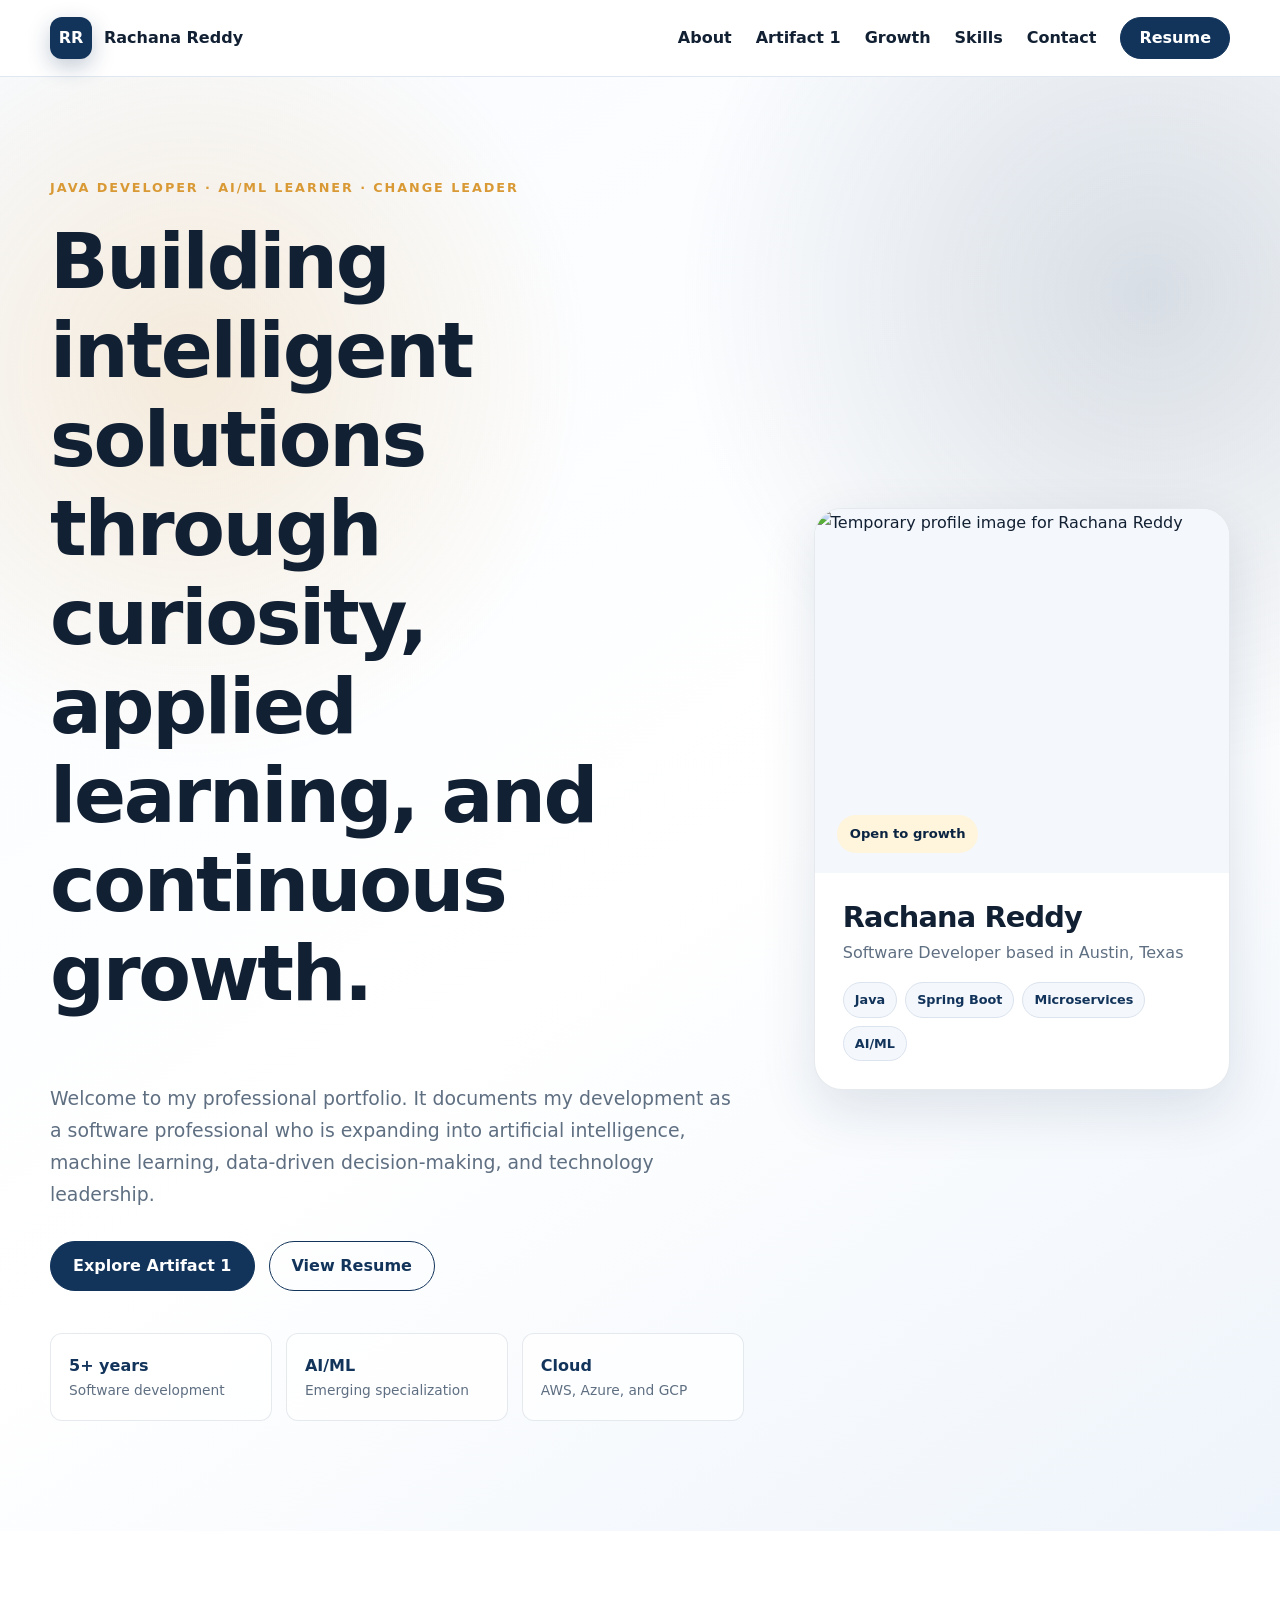
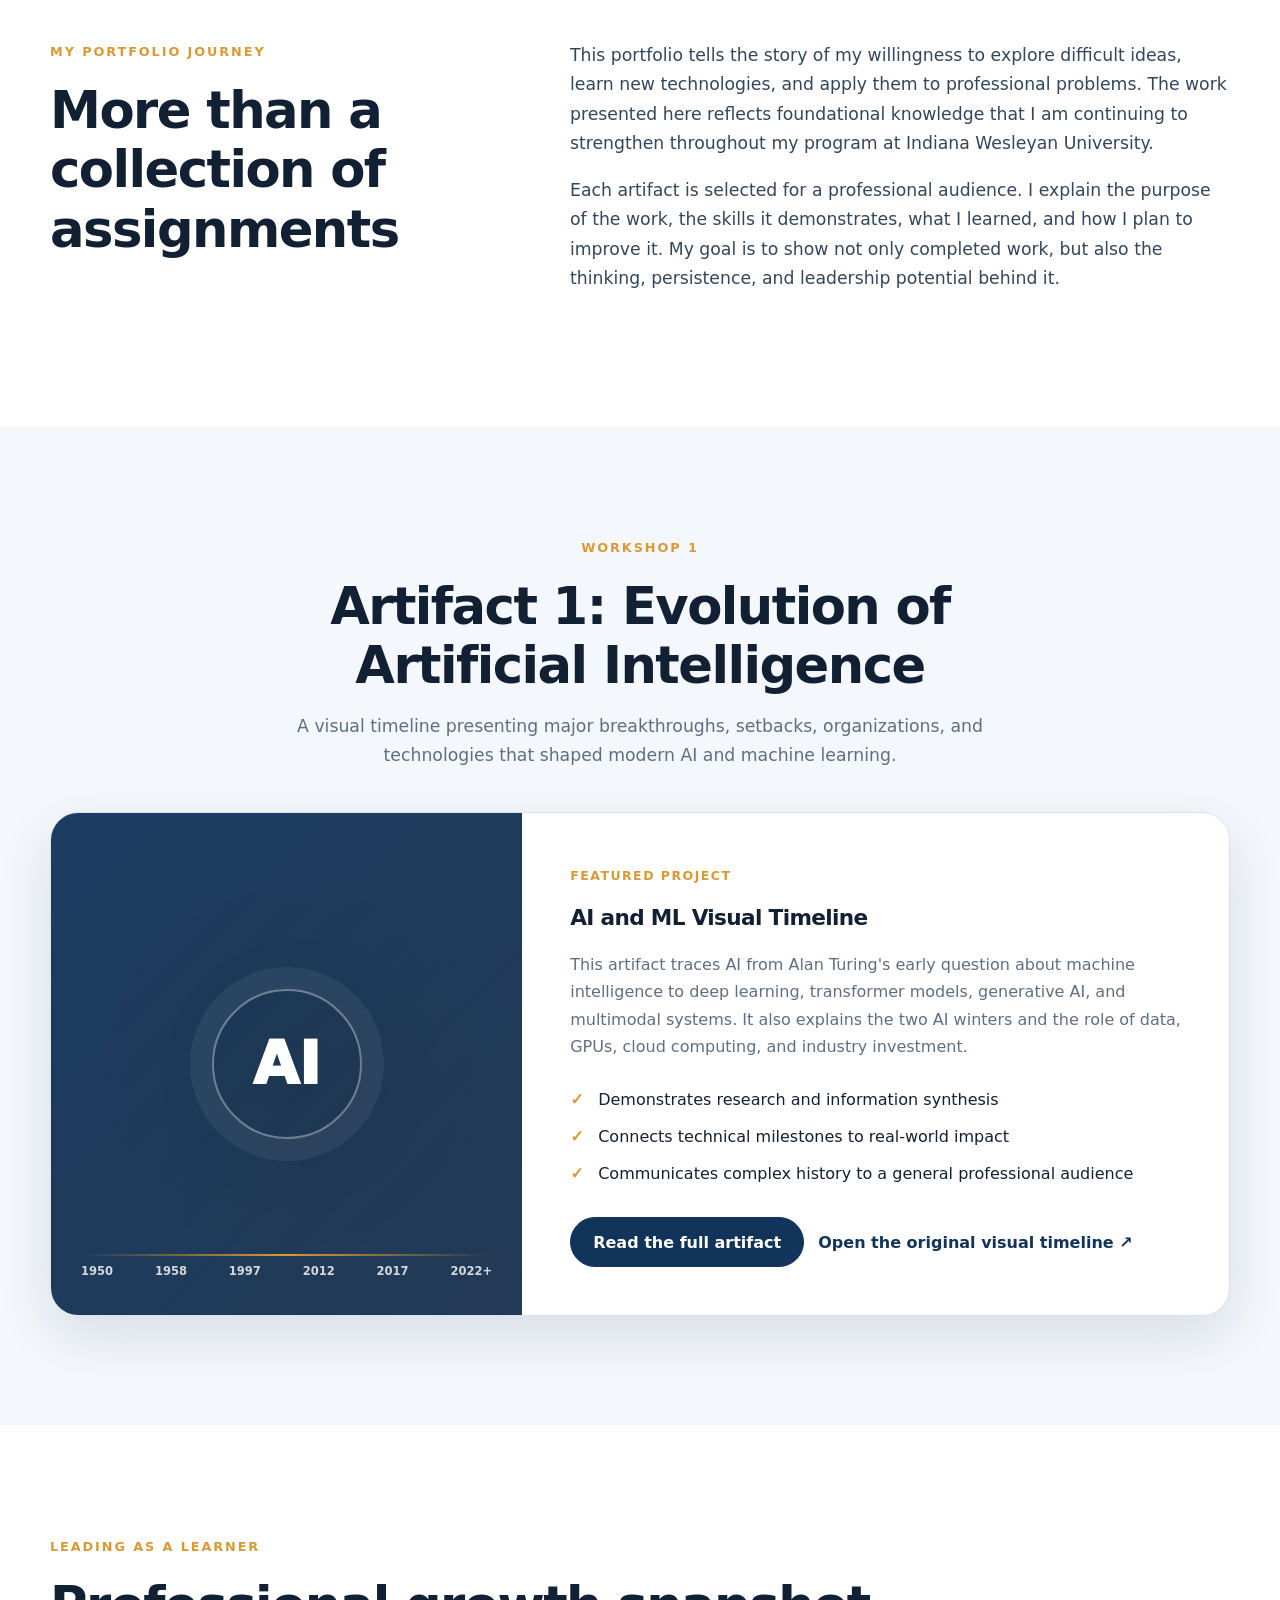
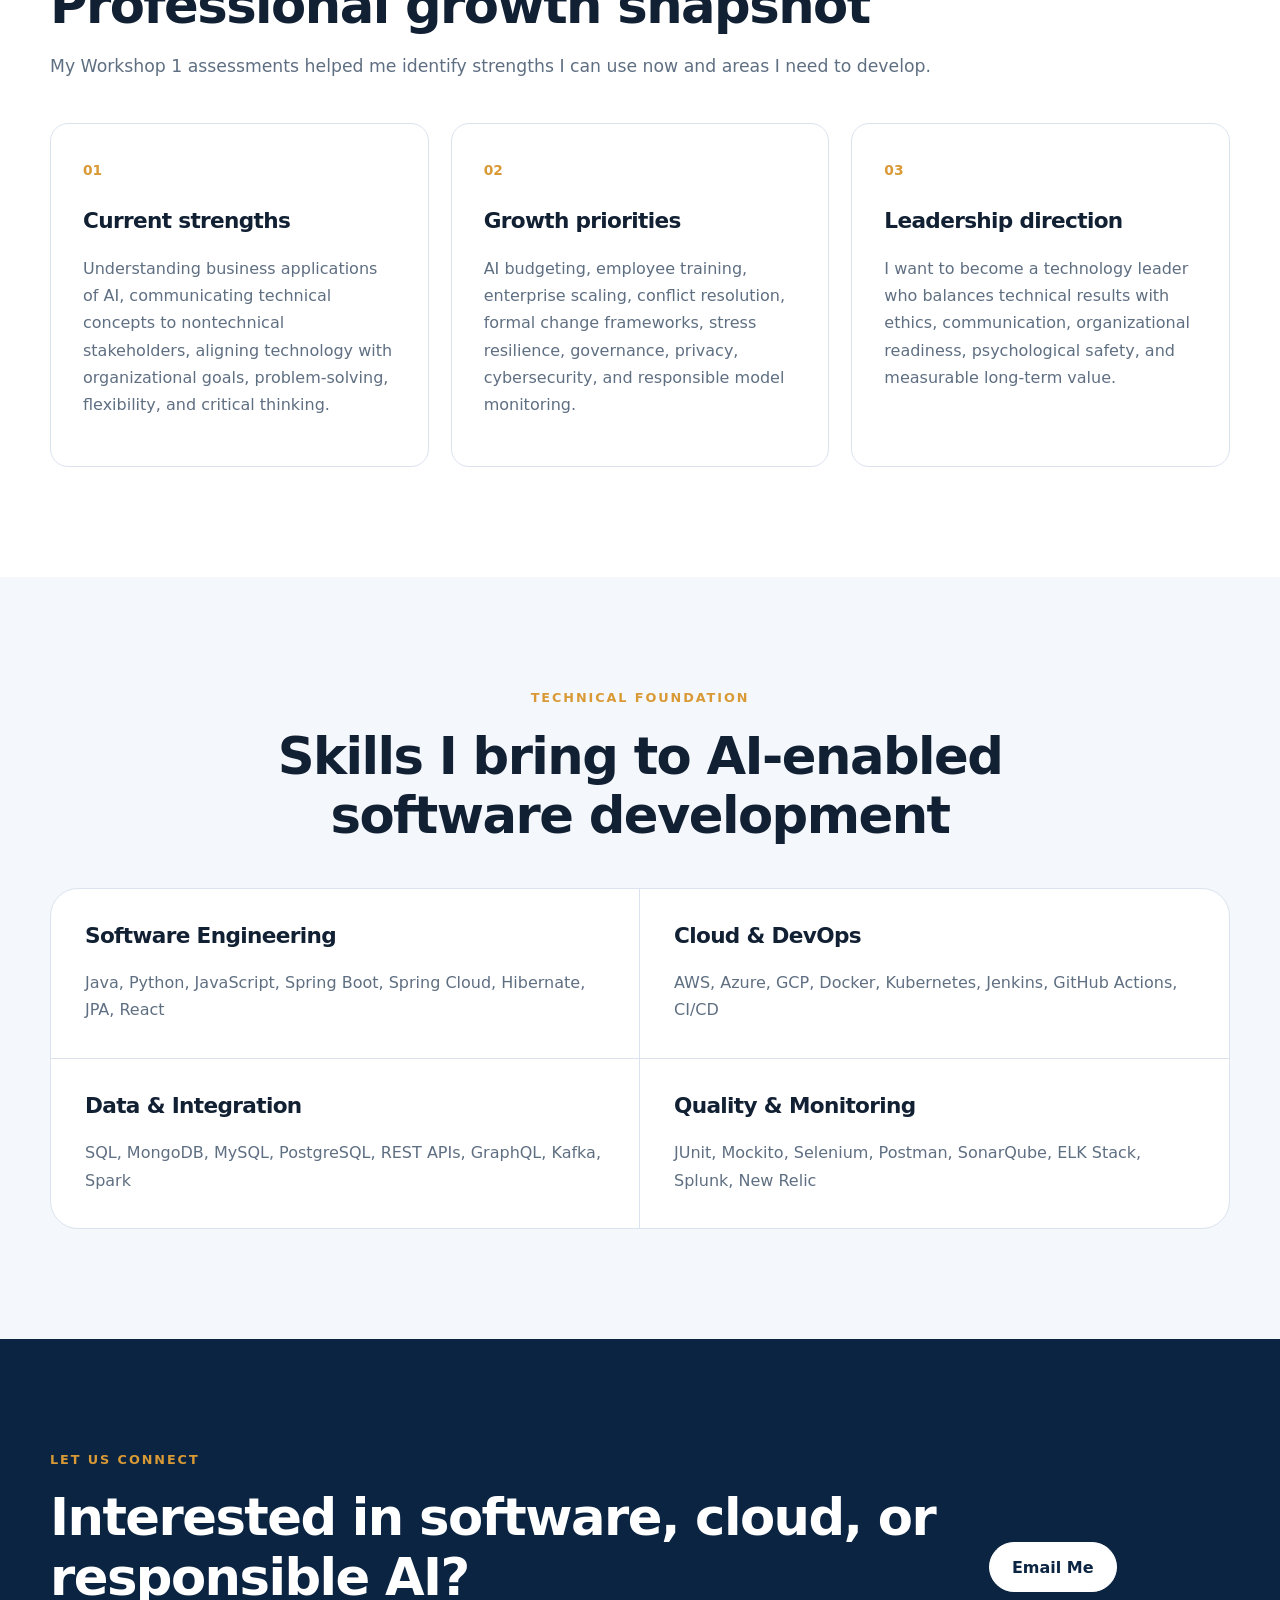
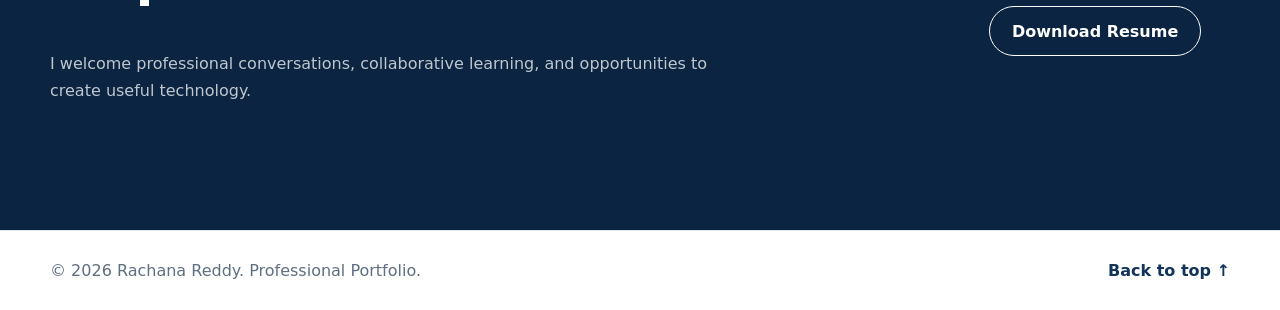
==== index.html @ 9013192b "Add files via upload" ====
<!DOCTYPE html>
<html lang="en">
<head>
  <meta charset="UTF-8">
  <meta name="viewport" content="width=device-width, initial-scale=1.0">
  <meta name="description" content="Rachana Reddy's professional portfolio featuring AI/ML learning, Java development experience, and Workshop 1 Artifact.">
  <title>Rachana Reddy | Professional Portfolio</title>
  <link rel="stylesheet" href="styles.css">
  <script defer src="script.js"></script>
</head>
<body>
  <a class="skip-link" href="#main-content">Skip to main content</a>

  <header class="site-header">
    <nav class="nav container" aria-label="Primary navigation">
      <a class="brand" href="index.html">
        <span class="brand-mark">RR</span>
        <span>Rachana Reddy</span>
      </a>

      <button class="menu-toggle" aria-expanded="false" aria-controls="primary-menu">
        <span class="sr-only">Open navigation menu</span>
        ☰
      </button>

      <div class="nav-links" id="primary-menu">
        <a href="#about">About</a>
        <a href="#artifact">Artifact 1</a>
        <a href="#growth">Growth</a>
        <a href="#skills">Skills</a>
        <a href="#contact">Contact</a>
        <a class="button button-small" href="assets/Rachana_S_Developer_Resume.pdf" target="_blank" rel="noopener">Resume</a>
      </div>
    </nav>
  </header>

  <main id="main-content">
    <section class="hero">
      <div class="container hero-grid">
        <div class="hero-copy reveal">
          <p class="eyebrow">Java Developer · AI/ML Learner · Change Leader</p>
          <h1>Building intelligent solutions through curiosity, applied learning, and continuous growth.</h1>
          <p class="hero-text">
            Welcome to my professional portfolio. It documents my development as a software professional
            who is expanding into artificial intelligence, machine learning, data-driven decision-making,
            and technology leadership.
          </p>
          <div class="hero-actions">
            <a class="button" href="artifact-1.html">Explore Artifact 1</a>
            <a class="button button-secondary" href="assets/Rachana_S_Developer_Resume.pdf" target="_blank" rel="noopener">View Resume</a>
          </div>
          <div class="hero-stats" aria-label="Professional summary">
            <div><strong>5+ years</strong><span>Software development</span></div>
            <div><strong>AI/ML</strong><span>Emerging specialization</span></div>
            <div><strong>Cloud</strong><span>AWS, Azure, and GCP</span></div>
          </div>
        </div>

        <div class="profile-card reveal">
          <div class="profile-image-wrap">
            <img src="assets/Profile_pic.png" alt="Temporary profile image for Rachana Reddy">
            <span class="status-badge">Open to growth</span>
          </div>
          <div class="profile-card-body">
            <h2>Rachana Reddy</h2>
            <p>Software Developer based in Austin, Texas</p>
            <div class="profile-tags">
              <span>Java</span><span>Spring Boot</span><span>Microservices</span><span>AI/ML</span>
            </div>
          </div>
        </div>
      </div>
    </section>

    <section class="section" id="about">
      <div class="container two-column">
        <div class="section-heading reveal">
          <p class="eyebrow">My portfolio journey</p>
          <h2>More than a collection of assignments</h2>
        </div>
        <div class="prose reveal">
          <p>
            This portfolio tells the story of my willingness to explore difficult ideas, learn new
            technologies, and apply them to professional problems. The work presented here reflects
            foundational knowledge that I am continuing to strengthen throughout my program at
            Indiana Wesleyan University.
          </p>
          <p>
            Each artifact is selected for a professional audience. I explain the purpose of the work,
            the skills it demonstrates, what I learned, and how I plan to improve it. My goal is to show
            not only completed work, but also the thinking, persistence, and leadership potential behind it.
          </p>
        </div>
      </div>
    </section>

    <section class="section section-alt" id="artifact">
      <div class="container">
        <div class="section-heading centered reveal">
          <p class="eyebrow">Workshop 1</p>
          <h2>Artifact 1: Evolution of Artificial Intelligence</h2>
          <p>
            A visual timeline presenting major breakthroughs, setbacks, organizations, and technologies
            that shaped modern AI and machine learning.
          </p>
        </div>

        <article class="featured-artifact reveal">
          <div class="artifact-visual" aria-hidden="true">
            <div class="mini-timeline">
              <span>1950</span><span>1958</span><span>1997</span><span>2012</span><span>2017</span><span>2022+</span>
            </div>
            <div class="artifact-icon">AI</div>
          </div>
          <div class="artifact-content">
            <span class="artifact-label">Featured project</span>
            <h3>AI and ML Visual Timeline</h3>
            <p>
              This artifact traces AI from Alan Turing's early question about machine intelligence to
              deep learning, transformer models, generative AI, and multimodal systems. It also explains
              the two AI winters and the role of data, GPUs, cloud computing, and industry investment.
            </p>
            <ul class="check-list">
              <li>Demonstrates research and information synthesis</li>
              <li>Connects technical milestones to real-world impact</li>
              <li>Communicates complex history to a general professional audience</li>
            </ul>
            <div class="artifact-actions">
              <a class="button" href="artifact-1.html">Read the full artifact</a>
              <a class="text-link" href="https://canva.link/b8rzh4ii8e0j9jr" target="_blank" rel="noopener">Open the original visual timeline ↗</a>
            </div>
          </div>
        </article>
      </div>
    </section>

    <section class="section" id="growth">
      <div class="container">
        <div class="section-heading reveal">
          <p class="eyebrow">Leading as a learner</p>
          <h2>Professional growth snapshot</h2>
          <p>My Workshop 1 assessments helped me identify strengths I can use now and areas I need to develop.</p>
        </div>

        <div class="card-grid">
          <article class="info-card reveal">
            <span class="card-number">01</span>
            <h3>Current strengths</h3>
            <p>
              Understanding business applications of AI, communicating technical concepts to
              nontechnical stakeholders, aligning technology with organizational goals, problem-solving,
              flexibility, and critical thinking.
            </p>
          </article>
          <article class="info-card reveal">
            <span class="card-number">02</span>
            <h3>Growth priorities</h3>
            <p>
              AI budgeting, employee training, enterprise scaling, conflict resolution, formal change
              frameworks, stress resilience, governance, privacy, cybersecurity, and responsible model monitoring.
            </p>
          </article>
          <article class="info-card reveal">
            <span class="card-number">03</span>
            <h3>Leadership direction</h3>
            <p>
              I want to become a technology leader who balances technical results with ethics,
              communication, organizational readiness, psychological safety, and measurable long-term value.
            </p>
          </article>
        </div>
      </div>
    </section>

    <section class="section section-alt" id="skills">
      <div class="container">
        <div class="section-heading centered reveal">
          <p class="eyebrow">Technical foundation</p>
          <h2>Skills I bring to AI-enabled software development</h2>
        </div>
        <div class="skills-grid reveal">
          <div class="skill-group">
            <h3>Software Engineering</h3>
            <p>Java, Python, JavaScript, Spring Boot, Spring Cloud, Hibernate, JPA, React</p>
          </div>
          <div class="skill-group">
            <h3>Cloud & DevOps</h3>
            <p>AWS, Azure, GCP, Docker, Kubernetes, Jenkins, GitHub Actions, CI/CD</p>
          </div>
          <div class="skill-group">
            <h3>Data & Integration</h3>
            <p>SQL, MongoDB, MySQL, PostgreSQL, REST APIs, GraphQL, Kafka, Spark</p>
          </div>
          <div class="skill-group">
            <h3>Quality & Monitoring</h3>
            <p>JUnit, Mockito, Selenium, Postman, SonarQube, ELK Stack, Splunk, New Relic</p>
          </div>
        </div>
      </div>
    </section>

    <section class="section contact-section" id="contact">
      <div class="container contact-card reveal">
        <div>
          <p class="eyebrow">Let us connect</p>
          <h2>Interested in software, cloud, or responsible AI?</h2>
          <p>I welcome professional conversations, collaborative learning, and opportunities to create useful technology.</p>
        </div>
        <div class="contact-actions">
          <a class="button" href="mailto:rachanareddy1830@gmail.com">Email Me</a>
          <a class="button button-secondary" href="assets/Rachana_S_Developer_Resume.pdf" target="_blank" rel="noopener">Download Resume</a>
        </div>
      </div>
    </section>
  </main>

  <footer class="site-footer">
    <div class="container footer-row">
      <p>© <span id="year"></span> Rachana Reddy. Professional Portfolio.</p>
      <a href="#main-content">Back to top ↑</a>
    </div>
  </footer>
</body>
</html>
---- styles.css ----
:root {
  --ink: #122033;
  --muted: #5f6f82;
  --surface: #ffffff;
  --surface-alt: #f4f7fb;
  --line: #dbe3ee;
  --primary: #12345b;
  --primary-dark: #0a2442;
  --accent: #d99a36;
  --accent-soft: #fff4dc;
  --shadow: 0 20px 55px rgba(18, 52, 91, 0.12);
  --radius-lg: 28px;
  --radius-md: 18px;
  --radius-sm: 12px;
  --max-width: 1180px;
}

* {
  box-sizing: border-box;
}

html {
  scroll-behavior: smooth;
}

body {
  margin: 0;
  color: var(--ink);
  background: var(--surface);
  font-family: Inter, ui-sans-serif, system-ui, -apple-system, BlinkMacSystemFont, "Segoe UI", sans-serif;
  line-height: 1.7;
}

img {
  display: block;
  max-width: 100%;
}

a {
  color: var(--primary);
}

h1,
h2,
h3 {
  margin-top: 0;
  line-height: 1.16;
  letter-spacing: -0.03em;
}

h1 {
  font-size: clamp(2.6rem, 6vw, 5.4rem);
}

h2 {
  font-size: clamp(2rem, 4vw, 3.35rem);
}

h3 {
  font-size: 1.35rem;
}

p {
  margin-top: 0;
}

.container {
  width: min(calc(100% - 40px), var(--max-width));
  margin-inline: auto;
}

.narrow {
  width: min(calc(100% - 40px), 850px);
}

.section {
  padding: 110px 0;
}

.section-alt {
  background: var(--surface-alt);
}

.centered {
  text-align: center;
  max-width: 760px;
  margin-inline: auto;
}

.sr-only {
  position: absolute;
  width: 1px;
  height: 1px;
  padding: 0;
  margin: -1px;
  overflow: hidden;
  clip: rect(0, 0, 0, 0);
  white-space: nowrap;
  border: 0;
}

.skip-link {
  position: fixed;
  left: 20px;
  top: -80px;
  z-index: 1000;
  padding: 10px 16px;
  color: #fff;
  background: var(--primary);
  border-radius: 8px;
}

.skip-link:focus {
  top: 20px;
}

.site-header {
  position: sticky;
  top: 0;
  z-index: 100;
  border-bottom: 1px solid rgba(219, 227, 238, 0.85);
  background: rgba(255, 255, 255, 0.92);
  backdrop-filter: blur(16px);
}

.nav {
  min-height: 76px;
  display: flex;
  align-items: center;
  justify-content: space-between;
  gap: 24px;
}

.brand {
  display: inline-flex;
  align-items: center;
  gap: 12px;
  color: var(--ink);
  font-weight: 800;
  text-decoration: none;
}

.brand-mark {
  width: 42px;
  height: 42px;
  display: grid;
  place-items: center;
  border-radius: 12px;
  color: #fff;
  background: var(--primary);
  box-shadow: 0 8px 22px rgba(18, 52, 91, 0.25);
}

.nav-links {
  display: flex;
  align-items: center;
  gap: 24px;
}

.nav-links > a:not(.button) {
  color: var(--ink);
  font-weight: 650;
  text-decoration: none;
}

.nav-links > a:not(.button):hover,
.nav-links > a:not(.button):focus-visible {
  color: var(--accent);
}

.menu-toggle {
  display: none;
  border: 0;
  background: transparent;
  font-size: 1.8rem;
  cursor: pointer;
}

.button {
  display: inline-flex;
  align-items: center;
  justify-content: center;
  min-height: 50px;
  padding: 0 22px;
  border: 1px solid var(--primary);
  border-radius: 999px;
  color: #fff;
  background: var(--primary);
  font-weight: 800;
  text-decoration: none;
  transition: transform 180ms ease, box-shadow 180ms ease, background 180ms ease;
}

.button:hover,
.button:focus-visible {
  transform: translateY(-2px);
  background: var(--primary-dark);
  box-shadow: 0 12px 26px rgba(18, 52, 91, 0.22);
}

.button-secondary {
  color: var(--primary);
  background: transparent;
}

.button-secondary:hover,
.button-secondary:focus-visible {
  color: #fff;
}

.button-small {
  min-height: 42px;
  padding-inline: 18px;
}

.hero {
  overflow: hidden;
  padding: 100px 0 110px;
  background:
    radial-gradient(circle at 15% 20%, rgba(217, 154, 54, 0.18), transparent 25%),
    radial-gradient(circle at 90% 15%, rgba(18, 52, 91, 0.16), transparent 28%),
    linear-gradient(145deg, #f8fbff 0%, #ffffff 55%, #eef4fb 100%);
}

.hero-grid {
  display: grid;
  grid-template-columns: minmax(0, 1.25fr) minmax(320px, 0.75fr);
  gap: 70px;
  align-items: center;
}

.eyebrow {
  margin-bottom: 18px;
  color: var(--accent);
  font-size: 0.8rem;
  font-weight: 900;
  letter-spacing: 0.15em;
  text-transform: uppercase;
}

.hero-text,
.artifact-intro {
  max-width: 760px;
  color: var(--muted);
  font-size: 1.18rem;
}

.hero-actions,
.artifact-actions,
.contact-actions {
  display: flex;
  flex-wrap: wrap;
  gap: 14px;
  margin-top: 30px;
}

.hero-stats {
  display: grid;
  grid-template-columns: repeat(3, 1fr);
  gap: 14px;
  margin-top: 42px;
}

.hero-stats div {
  padding: 18px;
  border: 1px solid rgba(18, 52, 91, 0.1);
  border-radius: var(--radius-sm);
  background: rgba(255, 255, 255, 0.72);
}

.hero-stats strong,
.hero-stats span {
  display: block;
}

.hero-stats strong {
  color: var(--primary);
}

.hero-stats span {
  color: var(--muted);
  font-size: 0.86rem;
}

.profile-card {
  overflow: hidden;
  border: 1px solid rgba(18, 52, 91, 0.1);
  border-radius: var(--radius-lg);
  background: #fff;
  box-shadow: var(--shadow);
}

.profile-image-wrap {
  position: relative;
  aspect-ratio: 1 / 0.88;
  overflow: hidden;
  background: var(--surface-alt);
}

.profile-image-wrap img {
  width: 100%;
  height: 100%;
  object-fit: cover;
}

.status-badge {
  position: absolute;
  left: 22px;
  bottom: 20px;
  padding: 8px 13px;
  border-radius: 999px;
  color: var(--primary-dark);
  background: var(--accent-soft);
  font-size: 0.82rem;
  font-weight: 800;
}

.profile-card-body {
  padding: 28px;
}

.profile-card-body h2 {
  margin-bottom: 4px;
  font-size: 1.8rem;
}

.profile-card-body p {
  color: var(--muted);
}

.profile-tags {
  display: flex;
  flex-wrap: wrap;
  gap: 8px;
}

.profile-tags span,
.artifact-meta span {
  padding: 6px 11px;
  border: 1px solid var(--line);
  border-radius: 999px;
  color: var(--primary);
  background: var(--surface-alt);
  font-size: 0.8rem;
  font-weight: 750;
}

.two-column {
  display: grid;
  grid-template-columns: 0.8fr 1.2fr;
  gap: 80px;
}

.section-heading {
  margin-bottom: 42px;
}

.section-heading h2 {
  margin-bottom: 16px;
}

.section-heading > p:last-child {
  color: var(--muted);
  font-size: 1.08rem;
}

.prose {
  color: #33465c;
  font-size: 1.08rem;
}

.prose p:last-child {
  margin-bottom: 0;
}

.featured-artifact {
  display: grid;
  grid-template-columns: 0.8fr 1.2fr;
  overflow: hidden;
  border: 1px solid var(--line);
  border-radius: var(--radius-lg);
  background: #fff;
  box-shadow: var(--shadow);
}

.artifact-visual {
  min-height: 430px;
  display: grid;
  place-items: center;
  position: relative;
  background:
    linear-gradient(135deg, rgba(18, 52, 91, 0.96), rgba(10, 36, 66, 0.9)),
    radial-gradient(circle at center, rgba(217, 154, 54, 0.6), transparent 60%);
}

.artifact-icon {
  width: 150px;
  height: 150px;
  display: grid;
  place-items: center;
  border: 2px solid rgba(255, 255, 255, 0.36);
  border-radius: 50%;
  color: #fff;
  font-size: 3.7rem;
  font-weight: 950;
  box-shadow: 0 0 0 22px rgba(255, 255, 255, 0.06);
}

.mini-timeline {
  position: absolute;
  left: 30px;
  right: 30px;
  bottom: 34px;
  display: flex;
  justify-content: space-between;
  color: rgba(255, 255, 255, 0.8);
  font-size: 0.72rem;
  font-weight: 750;
}

.mini-timeline::before {
  content: "";
  position: absolute;
  top: -8px;
  left: 0;
  right: 0;
  height: 2px;
  background: linear-gradient(90deg, transparent, var(--accent), transparent);
}

.artifact-content {
  padding: 48px;
}

.artifact-label {
  display: inline-block;
  margin-bottom: 18px;
  color: var(--accent);
  font-size: 0.78rem;
  font-weight: 900;
  letter-spacing: 0.12em;
  text-transform: uppercase;
}

.artifact-content p {
  color: var(--muted);
}

.check-list {
  padding: 0;
  margin: 26px 0 0;
  list-style: none;
}

.check-list li {
  position: relative;
  margin-bottom: 10px;
  padding-left: 28px;
}

.check-list li::before {
  content: "✓";
  position: absolute;
  left: 0;
  color: var(--accent);
  font-weight: 950;
}

.text-link {
  align-self: center;
  font-weight: 800;
  text-decoration: none;
}

.card-grid {
  display: grid;
  grid-template-columns: repeat(3, 1fr);
  gap: 22px;
}

.info-card {
  padding: 32px;
  border: 1px solid var(--line);
  border-radius: var(--radius-md);
  background: #fff;
}

.card-number {
  display: inline-block;
  margin-bottom: 26px;
  color: var(--accent);
  font-size: 0.86rem;
  font-weight: 900;
}

.info-card p {
  color: var(--muted);
}

.skills-grid {
  display: grid;
  grid-template-columns: repeat(2, 1fr);
  overflow: hidden;
  border: 1px solid var(--line);
  border-radius: var(--radius-lg);
  background: #fff;
}

.skill-group {
  padding: 34px;
  border-bottom: 1px solid var(--line);
}

.skill-group:nth-child(odd) {
  border-right: 1px solid var(--line);
}

.skill-group:nth-child(n+3) {
  border-bottom: 0;
}

.skill-group p {
  margin-bottom: 0;
  color: var(--muted);
}

.contact-section {
  background: var(--primary-dark);
}

.contact-card {
  display: flex;
  align-items: center;
  justify-content: space-between;
  gap: 40px;
  color: #fff;
}

.contact-card p:not(.eyebrow) {
  max-width: 700px;
  color: rgba(255, 255, 255, 0.74);
}

.contact-card .button {
  border-color: #fff;
  color: var(--primary-dark);
  background: #fff;
}

.contact-card .button-secondary {
  color: #fff;
  background: transparent;
}

.site-footer {
  padding: 26px 0;
  border-top: 1px solid var(--line);
  background: #fff;
}

.footer-row {
  display: flex;
  align-items: center;
  justify-content: space-between;
  gap: 20px;
}

.footer-row p {
  margin: 0;
  color: var(--muted);
}

.footer-row a {
  font-weight: 800;
  text-decoration: none;
}

/* Artifact page */
.artifact-hero {
  padding: 105px 0;
  color: #fff;
  background:
    radial-gradient(circle at 78% 18%, rgba(217, 154, 54, 0.3), transparent 28%),
    linear-gradient(145deg, #0a2442, #12345b 62%, #1c4a7d);
}

.artifact-hero h1 {
  max-width: 1000px;
  margin-bottom: 24px;
}

.artifact-hero .artifact-intro {
  color: rgba(255, 255, 255, 0.76);
}

.artifact-hero .button {
  border-color: #fff;
  color: var(--primary);
  background: #fff;
}

.artifact-hero .button-secondary {
  color: #fff;
  background: transparent;
}

.back-link {
  display: inline-block;
  margin-bottom: 38px;
  color: rgba(255, 255, 255, 0.8);
  font-weight: 800;
  text-decoration: none;
}

.artifact-meta {
  display: flex;
  flex-wrap: wrap;
  gap: 10px;
  margin-top: 28px;
}

.artifact-meta span {
  color: #fff;
  border-color: rgba(255, 255, 255, 0.28);
  background: rgba(255, 255, 255, 0.08);
}

.audience-grid {
  display: grid;
  grid-template-columns: repeat(2, 1fr);
  gap: 20px;
  margin-top: 46px;
}

.audience-grid article {
  padding: 30px;
  border-left: 5px solid var(--accent);
  border-radius: 0 var(--radius-md) var(--radius-md) 0;
  background: var(--surface-alt);
}

.audience-grid p {
  margin-bottom: 0;
  color: var(--muted);
}

.timeline {
  position: relative;
  max-width: 980px;
  margin: 0 auto;
}

.timeline::before {
  content: "";
  position: absolute;
  left: 155px;
  top: 0;
  bottom: 0;
  width: 2px;
  background: linear-gradient(var(--accent), var(--primary));
}

.timeline-item {
  display: grid;
  grid-template-columns: 130px 1fr;
  gap: 50px;
  margin-bottom: 24px;
}

.timeline-year {
  position: relative;
  padding-top: 24px;
  color: var(--primary);
  font-weight: 950;
  text-align: right;
}

.timeline-year::after {
  content: "";
  position: absolute;
  right: -33px;
  top: 31px;
  width: 14px;
  height: 14px;
  border: 4px solid var(--surface-alt);
  border-radius: 50%;
  background: var(--accent);
  box-shadow: 0 0 0 2px var(--accent);
}

.timeline-card {
  padding: 26px 30px;
  border: 1px solid var(--line);
  border-radius: var(--radius-md);
  background: #fff;
  box-shadow: 0 10px 28px rgba(18, 52, 91, 0.07);
}

.timeline-card p {
  margin-bottom: 0;
  color: var(--muted);
}

.reflection-block {
  margin-bottom: 24px;
  padding: 32px;
  border: 1px solid var(--line);
  border-radius: var(--radius-md);
  background: #fff;
  box-shadow: 0 10px 28px rgba(18, 52, 91, 0.05);
}

.reflection-block p {
  margin-bottom: 0;
  color: #33465c;
}

.references {
  padding: 34px;
  border: 1px solid var(--line);
  border-radius: var(--radius-md);
  background: #fff;
}

.references p {
  padding-left: 2em;
  text-indent: -2em;
  word-break: break-word;
}

.references p:last-child {
  margin-bottom: 0;
}

.centered-action {
  margin-top: 28px;
  text-align: center;
}

.reveal {
  opacity: 0;
  transform: translateY(18px);
  transition: opacity 620ms ease, transform 620ms ease;
}

.reveal.visible {
  opacity: 1;
  transform: translateY(0);
}

@media (prefers-reduced-motion: reduce) {
  html {
    scroll-behavior: auto;
  }

  .reveal {
    opacity: 1;
    transform: none;
    transition: none;
  }

  .button {
    transition: none;
  }
}

@media (max-width: 900px) {
  .menu-toggle {
    display: block;
  }

  .nav-links {
    position: absolute;
    top: 76px;
    left: 20px;
    right: 20px;
    display: none;
    flex-direction: column;
    align-items: stretch;
    padding: 20px;
    border: 1px solid var(--line);
    border-radius: var(--radius-md);
    background: #fff;
    box-shadow: var(--shadow);
  }

  .nav-links.open {
    display: flex;
  }

  .hero-grid,
  .two-column,
  .featured-artifact {
    grid-template-columns: 1fr;
  }

  .hero-grid,
  .two-column {
    gap: 44px;
  }

  .profile-card {
    max-width: 520px;
  }

  .card-grid {
    grid-template-columns: 1fr;
  }

  .contact-card {
    align-items: flex-start;
    flex-direction: column;
  }
}

@media (max-width: 680px) {
  .section {
    padding: 80px 0;
  }

  .hero,
  .artifact-hero {
    padding: 72px 0 80px;
  }

  .hero-stats,
  .skills-grid,
  .audience-grid {
    grid-template-columns: 1fr;
  }

  .skill-group,
  .skill-group:nth-child(odd),
  .skill-group:nth-child(n+3) {
    border-right: 0;
    border-bottom: 1px solid var(--line);
  }

  .skill-group:last-child {
    border-bottom: 0;
  }

  .artifact-content {
    padding: 32px 24px;
  }

  .artifact-visual {
    min-height: 320px;
  }

  .timeline::before {
    left: 9px;
  }

  .timeline-item {
    grid-template-columns: 1fr;
    gap: 8px;
    padding-left: 34px;
  }

  .timeline-year {
    padding-top: 0;
    text-align: left;
  }

  .timeline-year::after {
    left: -31px;
    right: auto;
    top: 7px;
  }

  .footer-row {
    align-items: flex-start;
    flex-direction: column;
  }
}
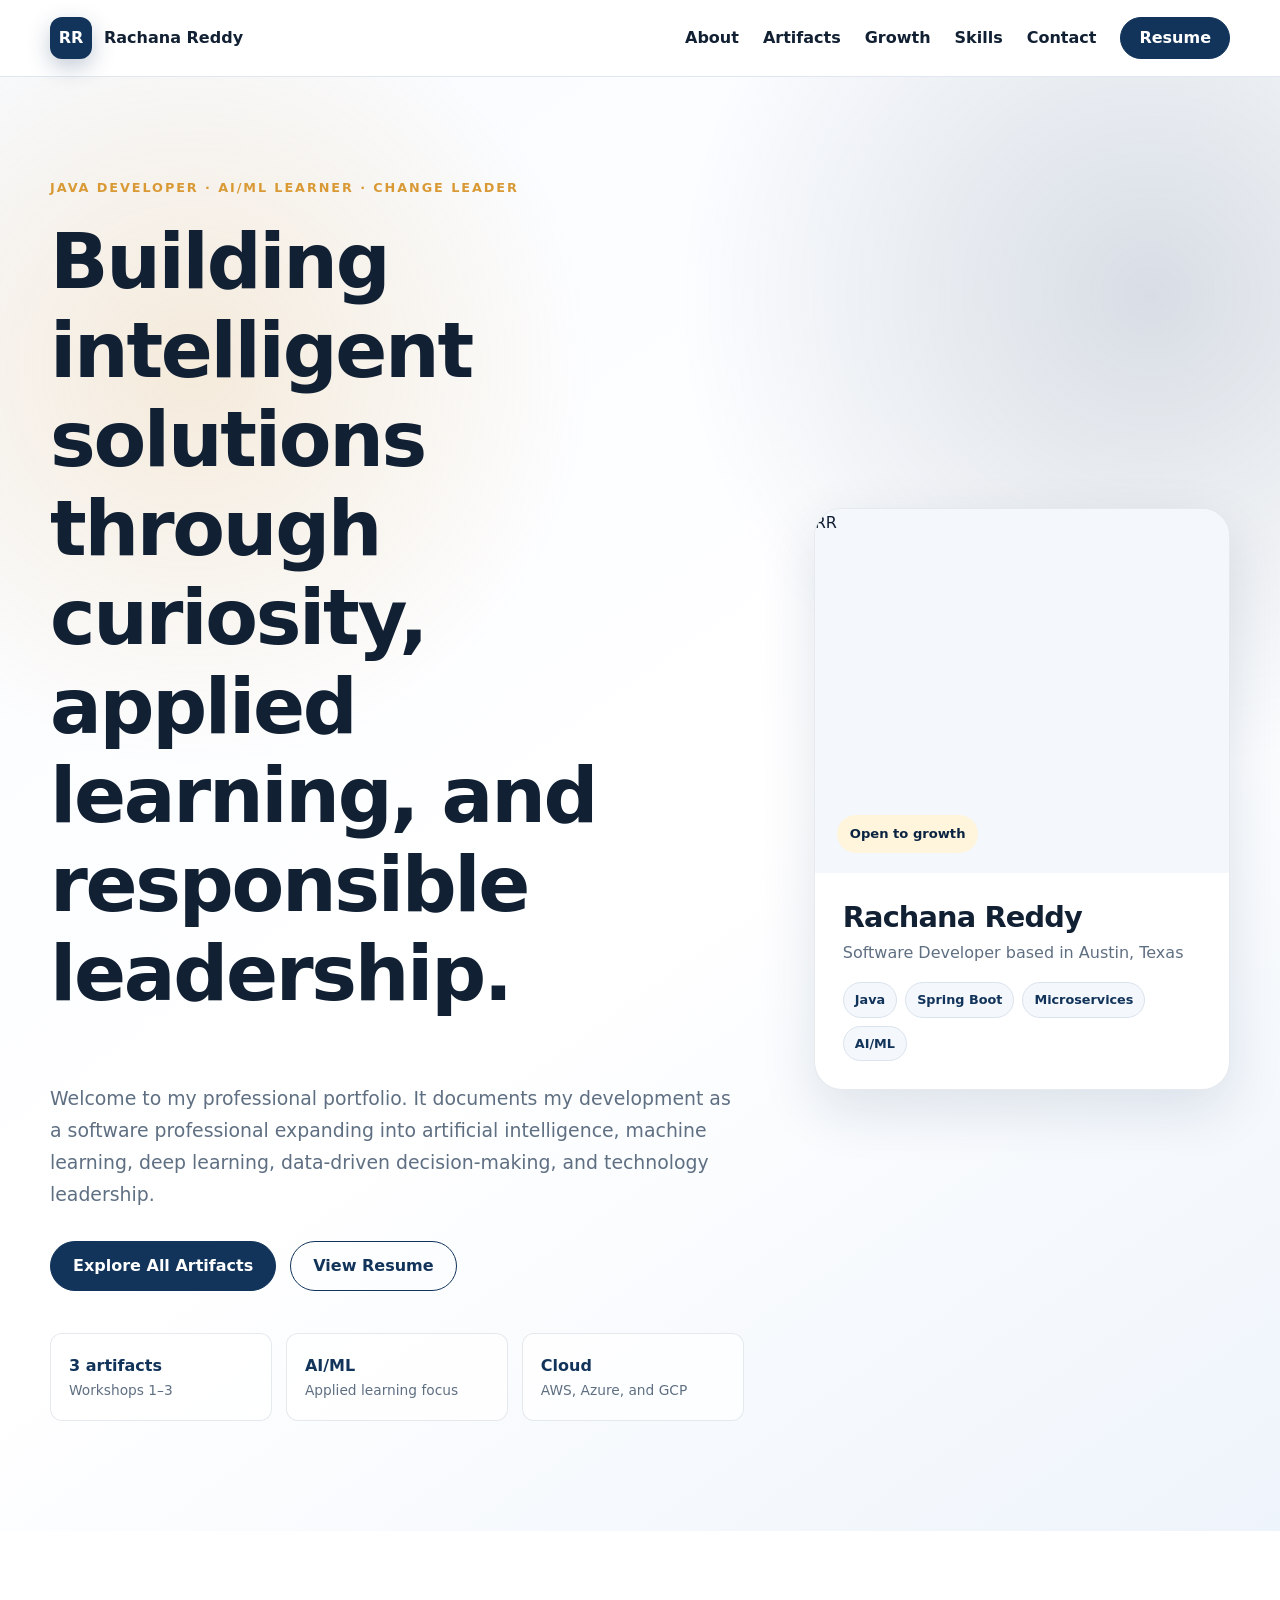
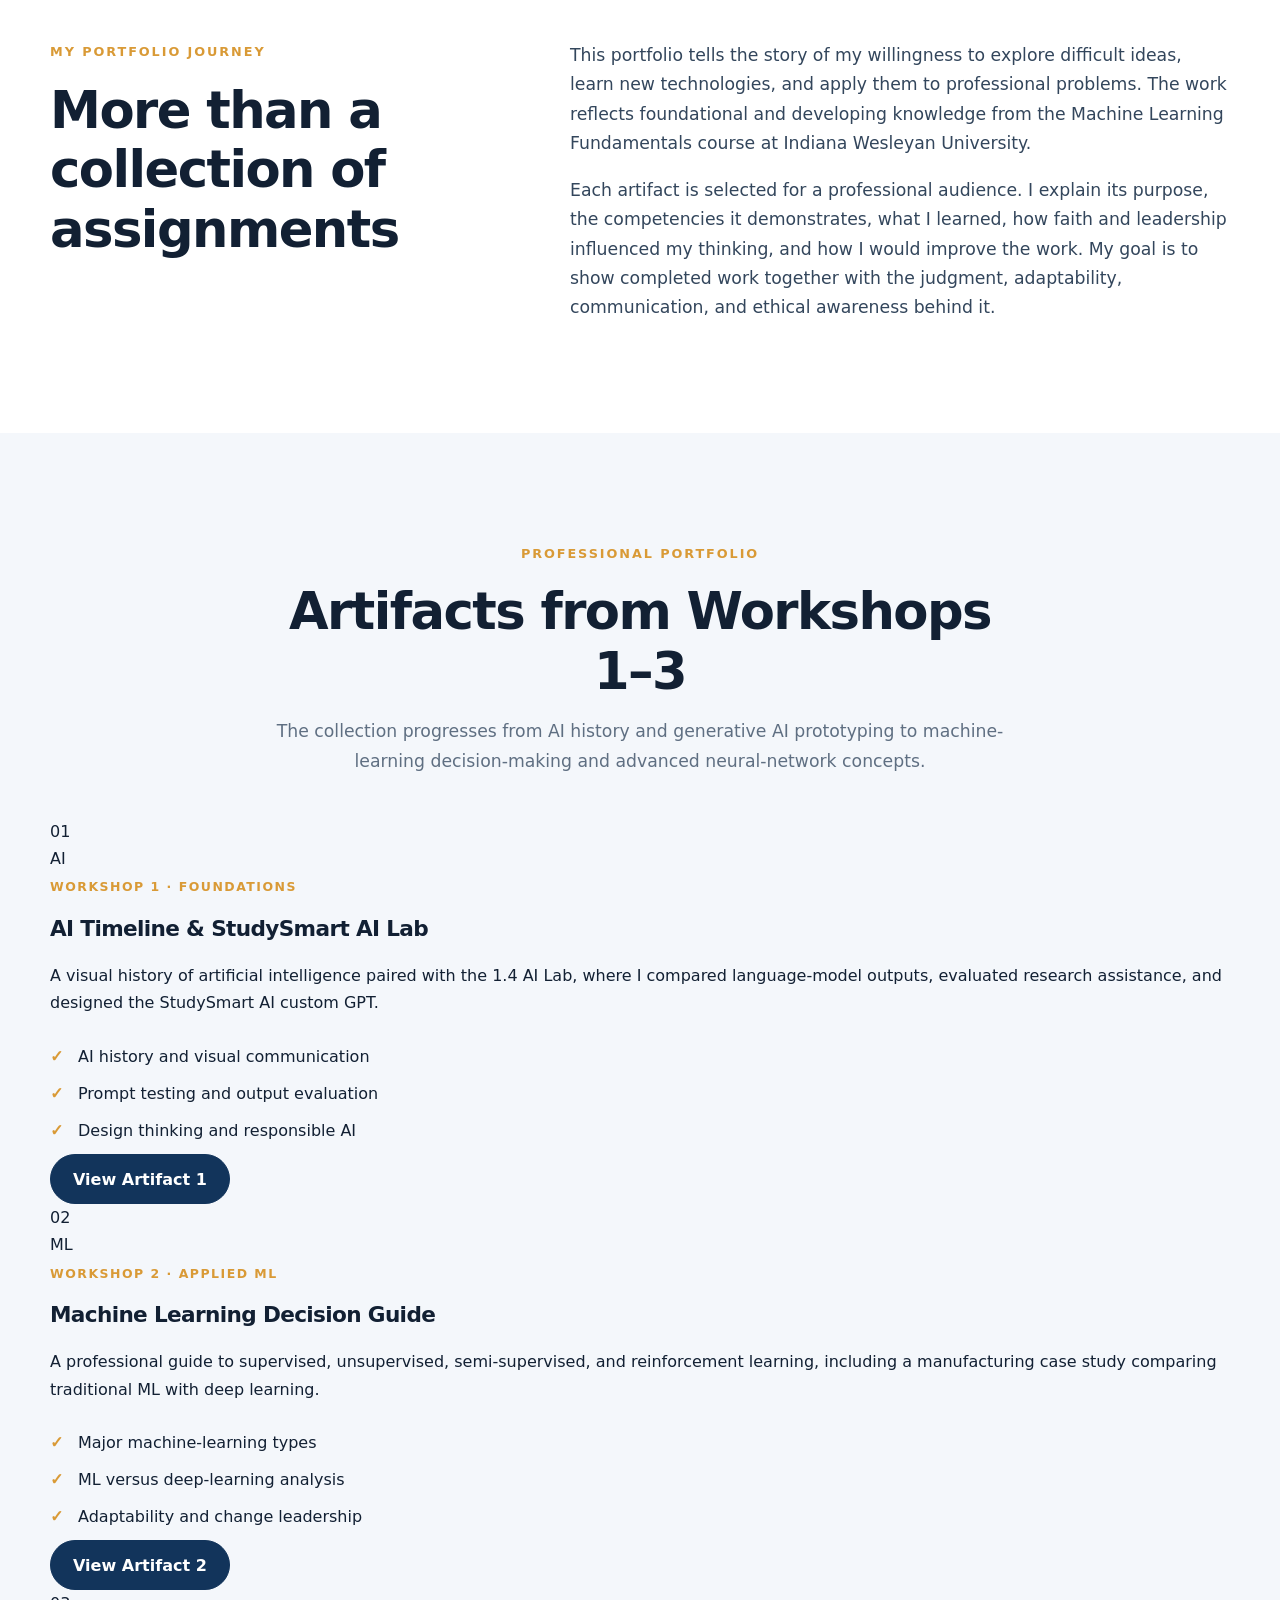
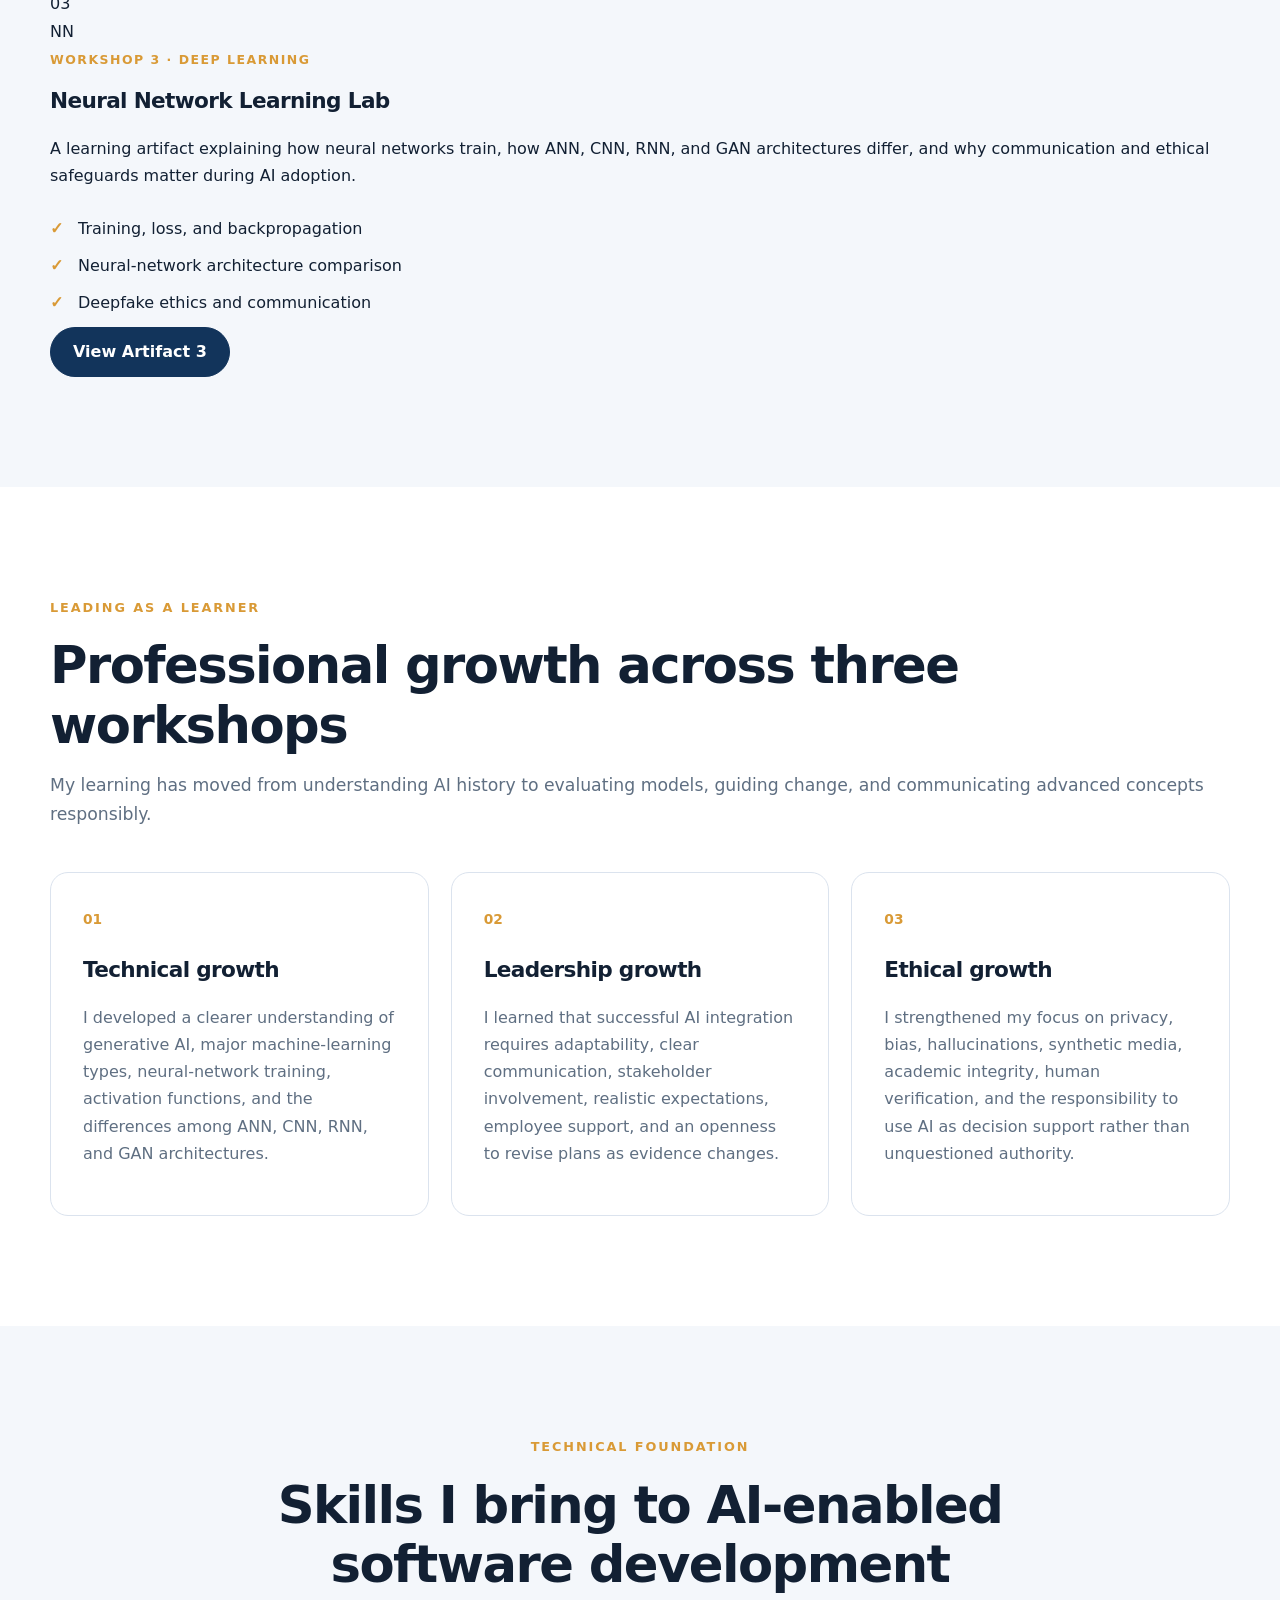
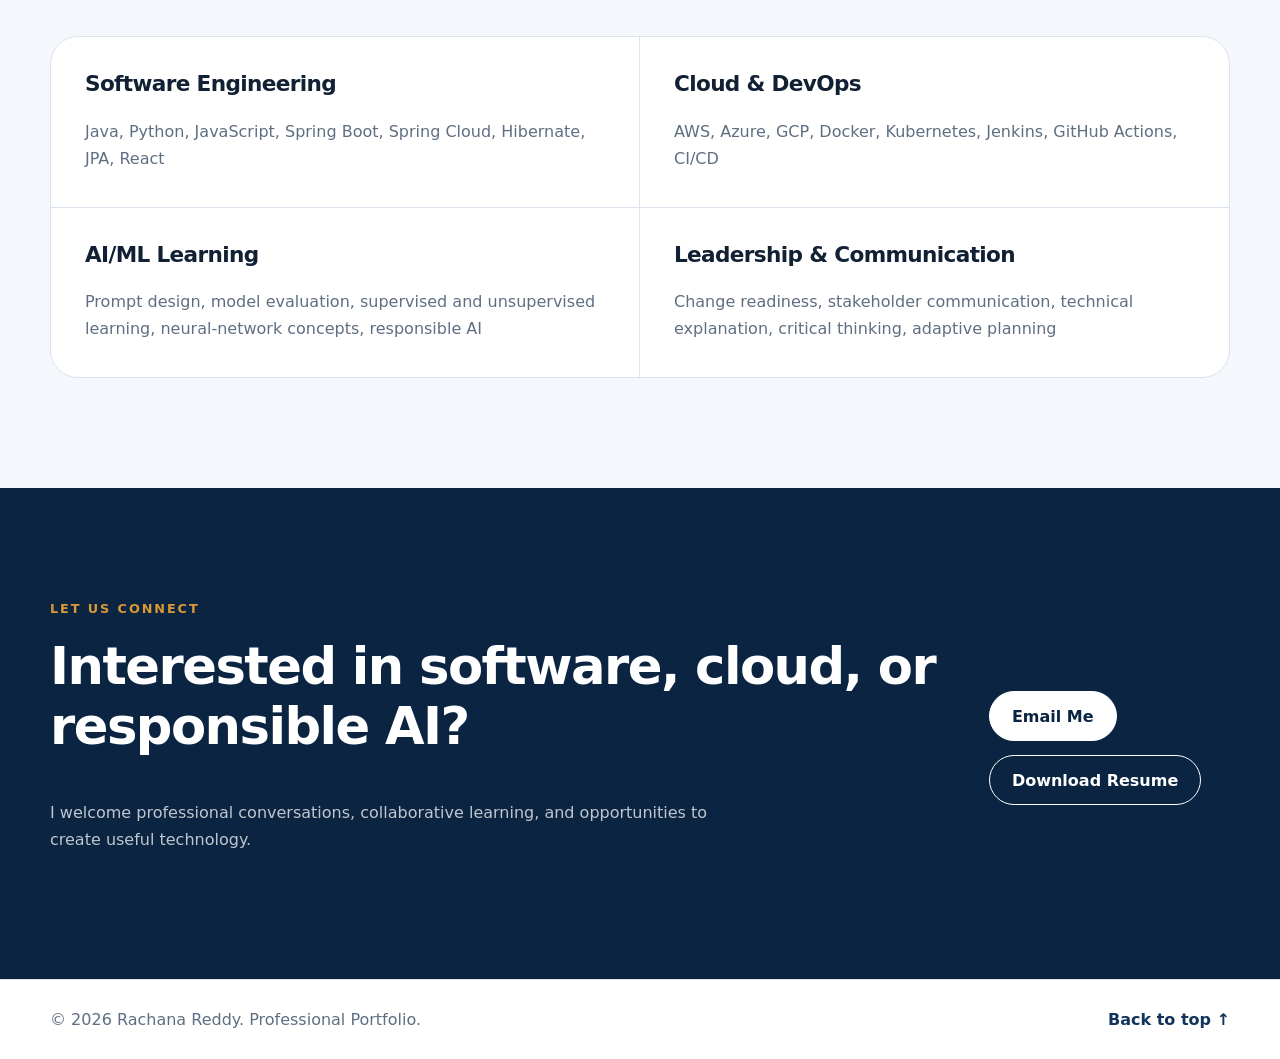
==== commit 0c580abe: "Revise portfolio content and update descriptions Updated the portfolio description and adjusted vari" ====
--- a/index.html
+++ b/index.html
@@ -3,7 +3,7 @@
 <head>
   <meta charset="UTF-8">
   <meta name="viewport" content="width=device-width, initial-scale=1.0">
-  <meta name="description" content="Rachana Reddy's professional portfolio featuring AI/ML learning, Java development experience, and Workshop 1 Artifact.">
+  <meta name="description" content="Rachana Reddy's professional portfolio featuring AI/ML learning, software development experience, and artifacts from Workshops 1 through 3.">
   <title>Rachana Reddy | Professional Portfolio</title>
   <link rel="stylesheet" href="styles.css">
   <script defer src="script.js"></script>
@@ -17,15 +17,13 @@
         <span class="brand-mark">RR</span>
         <span>Rachana Reddy</span>
       </a>
-
       <button class="menu-toggle" aria-expanded="false" aria-controls="primary-menu">
         <span class="sr-only">Open navigation menu</span>
         ☰
       </button>
-
       <div class="nav-links" id="primary-menu">
         <a href="#about">About</a>
-        <a href="#artifact">Artifact 1</a>
+        <a href="#artifacts">Artifacts</a>
         <a href="#growth">Growth</a>
         <a href="#skills">Skills</a>
         <a href="#contact">Contact</a>
@@ -39,26 +37,26 @@
       <div class="container hero-grid">
         <div class="hero-copy reveal">
           <p class="eyebrow">Java Developer · AI/ML Learner · Change Leader</p>
-          <h1>Building intelligent solutions through curiosity, applied learning, and continuous growth.</h1>
+          <h1>Building intelligent solutions through curiosity, applied learning, and responsible leadership.</h1>
           <p class="hero-text">
             Welcome to my professional portfolio. It documents my development as a software professional
-            who is expanding into artificial intelligence, machine learning, data-driven decision-making,
-            and technology leadership.
+            expanding into artificial intelligence, machine learning, deep learning, data-driven
+            decision-making, and technology leadership.
           </p>
           <div class="hero-actions">
-            <a class="button" href="artifact-1.html">Explore Artifact 1</a>
+            <a class="button" href="#artifacts">Explore All Artifacts</a>
             <a class="button button-secondary" href="assets/Rachana_S_Developer_Resume.pdf" target="_blank" rel="noopener">View Resume</a>
           </div>
           <div class="hero-stats" aria-label="Professional summary">
-            <div><strong>5+ years</strong><span>Software development</span></div>
-            <div><strong>AI/ML</strong><span>Emerging specialization</span></div>
+            <div><strong>3 artifacts</strong><span>Workshops 1–3</span></div>
+            <div><strong>AI/ML</strong><span>Applied learning focus</span></div>
             <div><strong>Cloud</strong><span>AWS, Azure, and GCP</span></div>
           </div>
         </div>
 
         <div class="profile-card reveal">
-          <div class="profile-image-wrap">
-            <img src="assets/Profile_pic.png" alt="Temporary profile image for Rachana Reddy">
+          <div class="profile-image-wrap profile-initials" role="img" aria-label="Rachana Reddy initials portrait placeholder">
+            <span>RR</span>
             <span class="status-badge">Open to growth</span>
           </div>
           <div class="profile-card-body">
@@ -81,56 +79,94 @@
         <div class="prose reveal">
           <p>
             This portfolio tells the story of my willingness to explore difficult ideas, learn new
-            technologies, and apply them to professional problems. The work presented here reflects
-            foundational knowledge that I am continuing to strengthen throughout my program at
-            Indiana Wesleyan University.
+            technologies, and apply them to professional problems. The work reflects foundational and
+            developing knowledge from the Machine Learning Fundamentals course at Indiana Wesleyan University.
           </p>
           <p>
-            Each artifact is selected for a professional audience. I explain the purpose of the work,
-            the skills it demonstrates, what I learned, and how I plan to improve it. My goal is to show
-            not only completed work, but also the thinking, persistence, and leadership potential behind it.
-          </p>
-        </div>
-      </div>
-    </section>
-
-    <section class="section section-alt" id="artifact">
+            Each artifact is selected for a professional audience. I explain its purpose, the competencies it
+            demonstrates, what I learned, how faith and leadership influenced my thinking, and how I would
+            improve the work. My goal is to show completed work together with the judgment, adaptability,
+            communication, and ethical awareness behind it.
+          </p>
+        </div>
+      </div>
+    </section>
+
+    <section class="section section-alt" id="artifacts">
       <div class="container">
         <div class="section-heading centered reveal">
-          <p class="eyebrow">Workshop 1</p>
-          <h2>Artifact 1: Evolution of Artificial Intelligence</h2>
+          <p class="eyebrow">Professional portfolio</p>
+          <h2>Artifacts from Workshops 1–3</h2>
           <p>
-            A visual timeline presenting major breakthroughs, setbacks, organizations, and technologies
-            that shaped modern AI and machine learning.
-          </p>
-        </div>
-
-        <article class="featured-artifact reveal">
-          <div class="artifact-visual" aria-hidden="true">
-            <div class="mini-timeline">
-              <span>1950</span><span>1958</span><span>1997</span><span>2012</span><span>2017</span><span>2022+</span>
-            </div>
-            <div class="artifact-icon">AI</div>
-          </div>
-          <div class="artifact-content">
-            <span class="artifact-label">Featured project</span>
-            <h3>AI and ML Visual Timeline</h3>
-            <p>
-              This artifact traces AI from Alan Turing's early question about machine intelligence to
-              deep learning, transformer models, generative AI, and multimodal systems. It also explains
-              the two AI winters and the role of data, GPUs, cloud computing, and industry investment.
-            </p>
-            <ul class="check-list">
-              <li>Demonstrates research and information synthesis</li>
-              <li>Connects technical milestones to real-world impact</li>
-              <li>Communicates complex history to a general professional audience</li>
-            </ul>
-            <div class="artifact-actions">
-              <a class="button" href="artifact-1.html">Read the full artifact</a>
-              <a class="text-link" href="https://canva.link/b8rzh4ii8e0j9jr" target="_blank" rel="noopener">Open the original visual timeline ↗</a>
-            </div>
-          </div>
-        </article>
+            The collection progresses from AI history and generative AI prototyping to machine-learning
+            decision-making and advanced neural-network concepts.
+          </p>
+        </div>
+
+        <div class="artifact-grid">
+          <article class="artifact-card reveal">
+            <div class="artifact-card-top artifact-one">
+              <span class="artifact-number">01</span>
+              <div class="artifact-card-symbol">AI</div>
+            </div>
+            <div class="artifact-card-body">
+              <p class="artifact-label">Workshop 1 · Foundations</p>
+              <h3>AI Timeline &amp; StudySmart AI Lab</h3>
+              <p>
+                A visual history of artificial intelligence paired with the 1.4 AI Lab, where I compared
+                language-model outputs, evaluated research assistance, and designed the StudySmart AI custom GPT.
+              </p>
+              <ul class="check-list compact-list">
+                <li>AI history and visual communication</li>
+                <li>Prompt testing and output evaluation</li>
+                <li>Design thinking and responsible AI</li>
+              </ul>
+              <a class="button" href="artifact-1.html">View Artifact 1</a>
+            </div>
+          </article>
+
+          <article class="artifact-card reveal">
+            <div class="artifact-card-top artifact-two">
+              <span class="artifact-number">02</span>
+              <div class="artifact-card-symbol">ML</div>
+            </div>
+            <div class="artifact-card-body">
+              <p class="artifact-label">Workshop 2 · Applied ML</p>
+              <h3>Machine Learning Decision Guide</h3>
+              <p>
+                A professional guide to supervised, unsupervised, semi-supervised, and reinforcement learning,
+                including a manufacturing case study comparing traditional ML with deep learning.
+              </p>
+              <ul class="check-list compact-list">
+                <li>Major machine-learning types</li>
+                <li>ML versus deep-learning analysis</li>
+                <li>Adaptability and change leadership</li>
+              </ul>
+              <a class="button" href="artifact-2.html">View Artifact 2</a>
+            </div>
+          </article>
+
+          <article class="artifact-card reveal">
+            <div class="artifact-card-top artifact-three">
+              <span class="artifact-number">03</span>
+              <div class="artifact-card-symbol">NN</div>
+            </div>
+            <div class="artifact-card-body">
+              <p class="artifact-label">Workshop 3 · Deep Learning</p>
+              <h3>Neural Network Learning Lab</h3>
+              <p>
+                A learning artifact explaining how neural networks train, how ANN, CNN, RNN, and GAN
+                architectures differ, and why communication and ethical safeguards matter during AI adoption.
+              </p>
+              <ul class="check-list compact-list">
+                <li>Training, loss, and backpropagation</li>
+                <li>Neural-network architecture comparison</li>
+                <li>Deepfake ethics and communication</li>
+              </ul>
+              <a class="button" href="artifact-3.html">View Artifact 3</a>
+            </div>
+          </article>
+        </div>
       </div>
     </section>
 
@@ -138,34 +174,33 @@
       <div class="container">
         <div class="section-heading reveal">
           <p class="eyebrow">Leading as a learner</p>
-          <h2>Professional growth snapshot</h2>
-          <p>My Workshop 1 assessments helped me identify strengths I can use now and areas I need to develop.</p>
+          <h2>Professional growth across three workshops</h2>
+          <p>My learning has moved from understanding AI history to evaluating models, guiding change, and communicating advanced concepts responsibly.</p>
         </div>
 
         <div class="card-grid">
           <article class="info-card reveal">
             <span class="card-number">01</span>
-            <h3>Current strengths</h3>
+            <h3>Technical growth</h3>
             <p>
-              Understanding business applications of AI, communicating technical concepts to
-              nontechnical stakeholders, aligning technology with organizational goals, problem-solving,
-              flexibility, and critical thinking.
+              I developed a clearer understanding of generative AI, major machine-learning types, neural-network
+              training, activation functions, and the differences among ANN, CNN, RNN, and GAN architectures.
             </p>
           </article>
           <article class="info-card reveal">
             <span class="card-number">02</span>
-            <h3>Growth priorities</h3>
+            <h3>Leadership growth</h3>
             <p>
-              AI budgeting, employee training, enterprise scaling, conflict resolution, formal change
-              frameworks, stress resilience, governance, privacy, cybersecurity, and responsible model monitoring.
+              I learned that successful AI integration requires adaptability, clear communication, stakeholder
+              involvement, realistic expectations, employee support, and an openness to revise plans as evidence changes.
             </p>
           </article>
           <article class="info-card reveal">
             <span class="card-number">03</span>
-            <h3>Leadership direction</h3>
+            <h3>Ethical growth</h3>
             <p>
-              I want to become a technology leader who balances technical results with ethics,
-              communication, organizational readiness, psychological safety, and measurable long-term value.
+              I strengthened my focus on privacy, bias, hallucinations, synthetic media, academic integrity,
+              human verification, and the responsibility to use AI as decision support rather than unquestioned authority.
             </p>
           </article>
         </div>
@@ -184,16 +219,16 @@
             <p>Java, Python, JavaScript, Spring Boot, Spring Cloud, Hibernate, JPA, React</p>
           </div>
           <div class="skill-group">
-            <h3>Cloud & DevOps</h3>
+            <h3>Cloud &amp; DevOps</h3>
             <p>AWS, Azure, GCP, Docker, Kubernetes, Jenkins, GitHub Actions, CI/CD</p>
           </div>
           <div class="skill-group">
-            <h3>Data & Integration</h3>
-            <p>SQL, MongoDB, MySQL, PostgreSQL, REST APIs, GraphQL, Kafka, Spark</p>
-          </div>
-          <div class="skill-group">
-            <h3>Quality & Monitoring</h3>
-            <p>JUnit, Mockito, Selenium, Postman, SonarQube, ELK Stack, Splunk, New Relic</p>
+            <h3>AI/ML Learning</h3>
+            <p>Prompt design, model evaluation, supervised and unsupervised learning, neural-network concepts, responsible AI</p>
+          </div>
+          <div class="skill-group">
+            <h3>Leadership &amp; Communication</h3>
+            <p>Change readiness, stakeholder communication, technical explanation, critical thinking, adaptive planning</p>
           </div>
         </div>
       </div>
